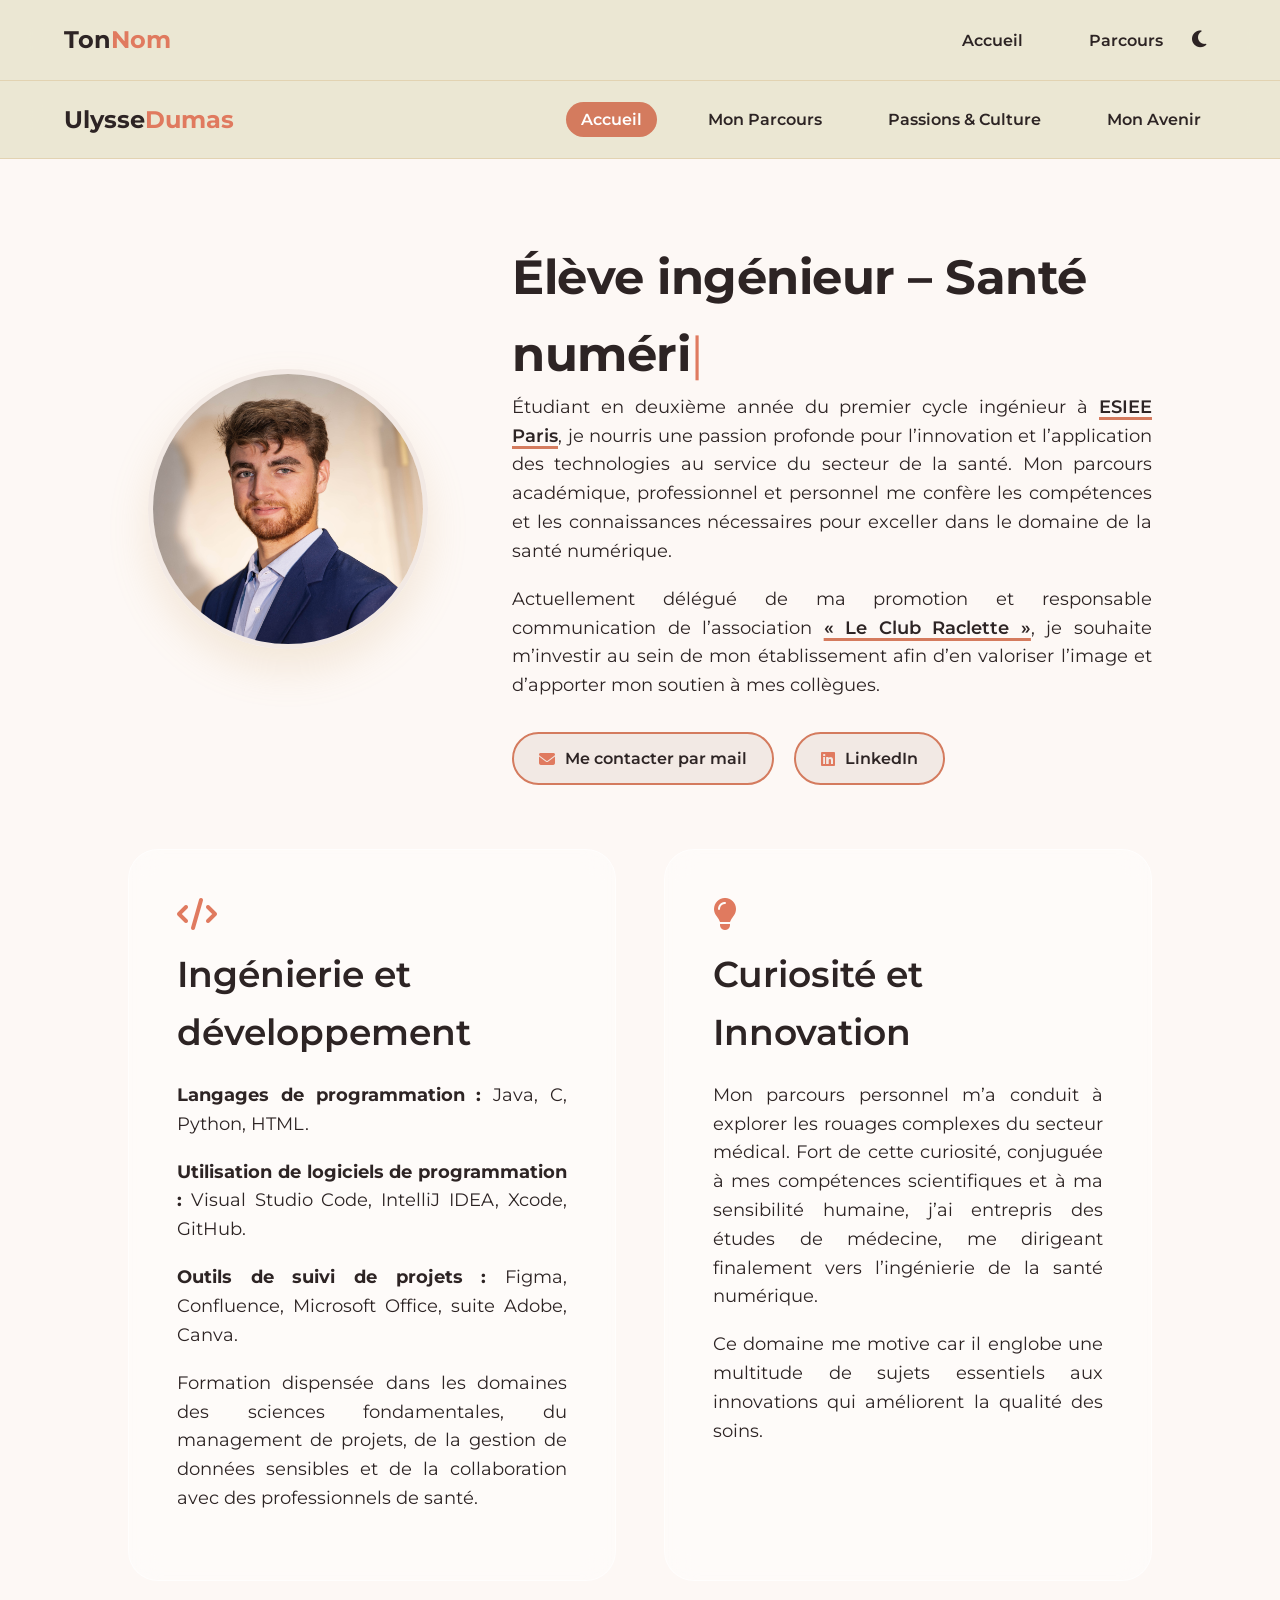
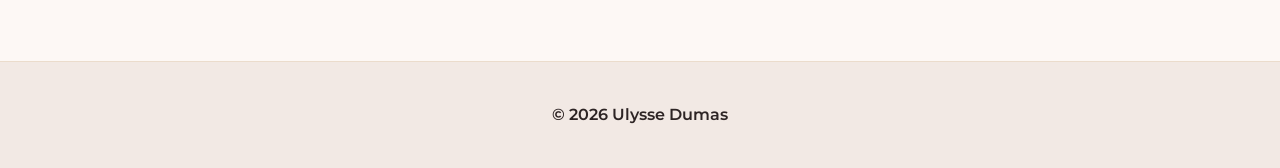
==== index.html @ 5c29df73 "modes" ====
<!DOCTYPE html>
<html lang="fr">
<head>
    <meta charset="UTF-8">
    <meta name="viewport" content="width=device-width, initial-scale=1.0">
    <title>Ulysse Dumas | Accueil</title>
    <link rel="stylesheet" href="style.css">
</head>
<body>
    <nav>
    <a href="index.html" class="logo">Ton<span>Nom</span></a>
    <div class="nav-links">
        <a href="index.html">Accueil</a>
        <a href="parcours.html">Parcours</a>
        <button id="theme-toggle" class="theme-switch">
            <i class="fas fa-moon"></i>
        </button>
    </div>
    </nav>

    <nav>
        <a href="index.html" class="logo">Ulysse<span>Dumas</span></a>
        <div class="nav-links">
            <a href="index.html" class="active">Accueil</a>
            <a href="parcours.html">Mon Parcours</a>
            <a href="passions.html">Passions & Culture</a>
            <a href="avenir.html">Mon Avenir</a>
        </div>
    </nav>

    <div class="container">
        <div style="display: flex; align-items: center; gap: 4rem; flex-wrap: wrap; margin-bottom: 4rem;">
            <div class="reveal" style="flex: 1; min-width: 280px; text-align: center;">
                <img src="images/photo_profil.jpg" alt="Ulysse Dumas" class="profile-bubble">
            </div>
            <div style="flex: 2; min-width: 320px;">
                <h1 class="typewriter" style="color: var(--text-main); margin: 0;" data-text="Élève ingénieur – Santé numérique">Élève ingénieur – Santé numérique</h1>
                <div class="reveal" style="transition-delay: 0.2s;">
                    <p>Étudiant en deuxième année du premier cycle ingénieur à <a href="https://www.esiee.fr/lecole/pourquoi-choisir-esiee-paris" target="_blank" class="text-link">ESIEE Paris</a>, je nourris une passion profonde pour l’innovation et l’application des technologies au service du secteur de la santé. Mon parcours académique, professionnel et personnel me confère les compétences et les connaissances nécessaires pour exceller dans le domaine de la santé numérique.</p>
                    <p>Actuellement délégué de ma promotion et responsable communication de l’association <a href="https://new.express.adobe.com/webpage/UIlp3deJWvHqg" target="_blank" class="text-link">« Le Club Raclette »</a>, je souhaite m’investir au sein de mon établissement afin d’en valoriser l’image et d’apporter mon soutien à mes collègues.</p>
                    <div style="display: flex; gap: 20px; flex-wrap: wrap; margin-top: 2rem;">
                        <a href="mailto:ulysse.dumas@edu.esiee.fr" class="bubble-btn"><i class="fa-solid fa-envelope"></i> Me contacter par mail</a>
                        <a href="https://www.linkedin.com/in/ulyssedumas/" target="_blank" class="bubble-btn"><i class="fa-brands fa-linkedin"></i> LinkedIn</a>
                    </div>
                </div>
            </div>
        </div>
        <div class="grid-2">
            <div class="card reveal">
                <i class="fa-solid fa-code card-icon"></i>
                <h2>Ingénierie et développement</h2>
                <p><strong>Langages de programmation :</strong> Java, C, Python, HTML.</p>
                <p><strong>Utilisation de logiciels de programmation :</strong> Visual Studio Code, IntelliJ IDEA, Xcode, GitHub.</p>
                <p><strong>Outils de suivi de projets :</strong> Figma, Confluence, Microsoft Office, suite Adobe, Canva.</p>
                <p>Formation dispensée dans les domaines des sciences fondamentales, du management de projets, de la gestion de données sensibles et de la collaboration avec des professionnels de santé.</p>
            </div>
            <div class="card reveal" style="transition-delay: 0.2s;">
                <i class="fa-solid fa-lightbulb card-icon"></i>
                <h2>Curiosité et Innovation</h2>
                <p>Mon parcours personnel m’a conduit à explorer les rouages complexes du secteur médical. Fort de cette curiosité, conjuguée à mes compétences scientifiques et à ma sensibilité humaine, j’ai entrepris des études de médecine, me dirigeant finalement vers l’ingénierie de la santé numérique.</p>
                <p>Ce domaine me motive car il englobe une multitude de sujets essentiels aux innovations qui améliorent la qualité des soins.</p>
            </div>
        </div>
    </div>

    <footer>&copy; 2026 Ulysse Dumas</footer>

    <script>
    // --- GESTION DU THÈME (CLAIR / SOMBRE) ---
    const toggleBtn = document.getElementById('theme-toggle');
    const htmlElement = document.documentElement;
    const themeIcon = toggleBtn.querySelector('i');

    // Vérifier s'il y a un thème enregistré
    const savedTheme = localStorage.getItem('theme') || 'light';
    htmlElement.setAttribute('data-theme', savedTheme);
    updateIcon(savedTheme);

    toggleBtn.addEventListener('click', () => {
        const currentTheme = htmlElement.getAttribute('data-theme');
        const newTheme = currentTheme === 'light' ? 'dark' : 'light';
        
        htmlElement.setAttribute('data-theme', newTheme);
        localStorage.setItem('theme', newTheme);
        updateIcon(newTheme);
    });

    function updateIcon(theme) {
        themeIcon.className = theme === 'light' ? 'fas fa-moon' : 'fas fa-sun';
    }

    // --- MODAL IMAGE ---
    function openModal(src) {
        const modal = document.getElementById('imageModal');
        if(modal) {
            modal.style.display = 'flex';
            document.getElementById('modalImg').src = src;
        }
    }

    // --- MACHINE À ÉCRIRE ET REVEAL ---
    const observer = new IntersectionObserver((entries) => {
        entries.forEach(entry => { 
            if (entry.isIntersecting) {
                entry.target.classList.add('show'); 
                
                if (entry.target.classList.contains('typewriter') && !entry.target.dataset.typed) {
                    entry.target.dataset.typed = "true";
                    const text = entry.target.getAttribute('data-text');
                    entry.target.innerHTML = '<span class="typed-text"></span><span class="typewriter-cursor">|</span>';
                    const textContainer = entry.target.querySelector('.typed-text');
                    
                    let i = 0;
                    function type() {
                        if (i < text.length) {
                            textContainer.innerHTML += text.charAt(i);
                            i++;
                            setTimeout(type, 40);
                        }
                    }
                    setTimeout(type, 300);
                }
            }
        });
    });

    document.querySelectorAll('.reveal, .typewriter').forEach(el => observer.observe(el));
    </script>
</body>
</html>
---- style.css ----
@import url('https://fonts.googleapis.com/css2?family=Fustat:wght@300;400;600;700&family=Montserrat:wght@300;400;600;700&display=swap');
@import url('https://cdnjs.cloudflare.com/ajax/libs/font-awesome/6.4.0/css/all.min.css');

/* Définition des thèmes */
:root {
    /* MODE CLAIR (Défaut) */
    --text-main: #2D2424;
    --bg-main: #FDF8F5;
    --accent: #D47B5E;
    --icon-color: #E07A5F;
    --hover-preview: #F2E9E4;
    --transition-speed: 0.4s;
}

[data-theme="dark"] {
    /* MODE SOMBRE */
    --text-main: #FDF8F5;
    --bg-main: #1A1615;
    --accent: #E69278;
    --icon-color: #FFB38A;
    --hover-preview: #3D3532;
}

/* On ajoute une transition douce sur le background et le texte */
body {
    background-color: var(--bg-main);
    color: var(--text-main);
    transition: background-color var(--transition-speed), color var(--transition-speed);
}

/* Le bouton switch (à mettre dans la nav) */
.theme-switch {
    background: none;
    border: none;
    color: var(--text-main);
    cursor: pointer;
    font-size: 1.2rem;
    padding: 10px;
    transition: transform 0.3s ease;
}
.theme-switch:hover { transform: scale(1.1); }

* { margin: 0; padding: 0; box-sizing: border-box; }

body {
    font-family: "Mundial Narrow Variable", -apple-system, BlinkMacSystemFont, "San Francisco", "Montserrat", "Fustat", sans-serif;
    background-color: var(--bg-main);
    color: var(--text-main);
    line-height: 1.6;
    overflow-x: hidden;
}

h1 { font-size: clamp(32px, 4vw, 48px); font-weight: 700; margin-bottom: 1.5rem; letter-spacing: -0.5px; }
h2 { font-size: clamp(24px, 3.5vw, 36px); font-weight: 600; margin-bottom: 1.2rem; }
h3 { font-size: clamp(20px, 3vw, 28px); font-weight: 600; margin-bottom: 0.8rem; }
p, li { font-size: clamp(16px, 2vw, 18px); font-weight: 400; margin-bottom: 1.2rem; text-align: justify; }
ul { margin-bottom: 1.5rem; margin-left: 20px; }
.text-secondary { font-size: clamp(12px, 1.5vw, 14px); color: #4A5070; }
.text-black { color: #000000 !important; }

/* Navigation */
nav {
    background: rgba(232, 228, 205, 0.85); 
    padding: 1.2rem 5%;
    display: flex; justify-content: space-between; align-items: center;
    position: sticky; top: 0; z-index: 1000;
    backdrop-filter: blur(20px);
    border-bottom: 1px solid rgba(204, 164, 105, 0.3); 
}

.logo { font-size: 1.5rem; font-weight: 700; color: var(--text-main); text-decoration: none; }
.logo span { color: var(--icon-color); }

.nav-links a {
    color: var(--text-main); text-decoration: none; margin-left: 2rem;
    font-weight: 600; transition: all 0.3s ease;
    padding: 8px 15px; border-radius: 20px;
}
.nav-links a:hover, .nav-links a.active { background-color: var(--accent); color: white; }

.container { padding: 5rem 10%; max-width: 1400px; margin: 0 auto; }

/* Liens textuels */
.text-link {
    color: var(--text-main); text-decoration: underline; text-decoration-color: var(--accent);
    text-decoration-thickness: 3px; text-underline-offset: 4px;
    font-weight: 600; transition: all 0.3s ease;
}
.text-link:hover { color: var(--icon-color); text-decoration-color: var(--icon-color); }

/* Bulles & Boutons */
.profile-bubble {
    width: 280px; height: 280px; border-radius: 50%; object-fit: cover;
    border: 5px solid var(--hover-preview); box-shadow: 0 20px 40px rgba(204, 164, 105, 0.2);
}
.bubble-btn {
    display: inline-flex; align-items: center; gap: 10px;
    padding: 12px 25px; background-color: var(--hover-preview);
    color: var(--text-main); text-decoration: none;
    border-radius: 50px; font-weight: 600;
    transition: all 0.3s ease; border: 2px solid var(--accent);
}
.bubble-btn:hover { transform: scale(1.05); background-color: var(--accent); color: white; }
.bubble-btn i { color: var(--icon-color); }
.bubble-btn:hover i { color: white; }

/* Cartes transparentes */
.grid-2 { display: grid; grid-template-columns: repeat(auto-fit, minmax(350px, 1fr)); gap: 3rem; }
.card {
    background: rgba(255, 255, 255, 0.4); backdrop-filter: blur(15px);
    padding: 3rem; border-radius: 30px; border: 1px solid rgba(255,255,255,0.6);
    transition: all 0.4s ease;
}
.card:hover { transform: translateY(-10px); box-shadow: 0 20px 40px rgba(204, 164, 105, 0.15); }
.card-icon { font-size: 2rem; color: var(--icon-color); margin-bottom: 1rem; }

/* Grille Photos */
.photo-grid-2col { display: grid; grid-template-columns: 1fr 1fr; gap: 20px; margin-top: 2rem; }
.photo-grid-2col img {
    width: 100%; height: 250px; object-fit: cover; border-radius: 20px; 
    cursor: pointer; transition: 0.4s;
}
.photo-grid-2col img:hover { transform: scale(1.05); box-shadow: 0 10px 20px rgba(204, 164, 105, 0.3); }

/* Animations Scroll */
.reveal { opacity: 0; filter: blur(15px); transform: translateY(40px); transition: all 1s ease; }
.reveal.show { opacity: 1; filter: blur(0); transform: translateY(0); }

/* --- LE NOUVEAU TYPEWRITER (Machine à écrire infaillible) --- */
.typewriter {
    margin: 0 auto;
    /* On enlève width: fit-content et border-right qui posaient problème sur plusieurs lignes */
    white-space: pre-wrap; 
}

/* Le nouveau curseur intégré au texte */
.typewriter-cursor {
    color: var(--icon-color);
    font-weight: 400; /* Ajuste si tu veux une barre plus ou moins épaisse */
    animation: blink 0.8s step-end infinite;
    display: inline-block;
    vertical-align: bottom;
}

@keyframes blink {
    from, to { opacity: 1; }
    50% { opacity: 0; }
}

/* Frise chronologique */
.timeline { position: relative; max-width: 1000px; margin: 4rem auto; padding: 2rem 0; }
.timeline::after {
    content: ''; position: absolute; width: 4px; background-color: var(--accent);
    top: 0; bottom: 0; left: 50px; border-radius: 2px;
}
.timeline-item {
    padding: 10px 40px 60px 100px; /* Espace augmenté entre les bulles */
    position: relative; width: 100%; margin-bottom: 3rem;
}
.timeline-item::after {
    content: ''; position: absolute; width: 20px; height: 20px; right: auto; left: 42px; top: 15px;
    background-color: var(--bg-main); border: 4px solid var(--icon-color);
    border-radius: 50%; z-index: 1; transition: 0.3s;
}
.timeline-item:hover::after { background-color: var(--icon-color); transform: scale(1.3); box-shadow: 0 0 15px var(--icon-color); }

/* Modal Image */
#imageModal {
    display: none; position: fixed; z-index: 2000; top: 0; left: 0; width: 100%; height: 100%; 
    background: rgba(22, 27, 51, 0.85); backdrop-filter: blur(10px);
    justify-content: center; align-items: center; cursor: pointer;
}
#modalImg { max-width: 90%; max-height: 90%; border-radius: 20px; }
.close-modal { position: absolute; top: 30px; left: 40px; color: #FFFFFF; font-size: 50px; }

/* Footer */
footer {
    text-align: center; padding: 2.5rem; background-color: var(--hover-preview);
    color: var(--text-main); font-weight: 600; border-top: 1px solid rgba(204, 164, 105, 0.2);
}

/* Mode Mobile */
@media (max-width: 768px) {
    .container { padding: 3rem 5%; }
    .nav-links { display: none; }
    .typewriter::after { display: none; } /* Désactivé sur mobile pour éviter les bugs d'affichage */
    .photo-grid-2col { grid-template-columns: 1fr; }
    .timeline::after { left: 20px; }
    .timeline-item { padding: 10px 20px 40px 50px; margin-bottom: 2rem;}
    .timeline-item::after { left: 12px; }
}
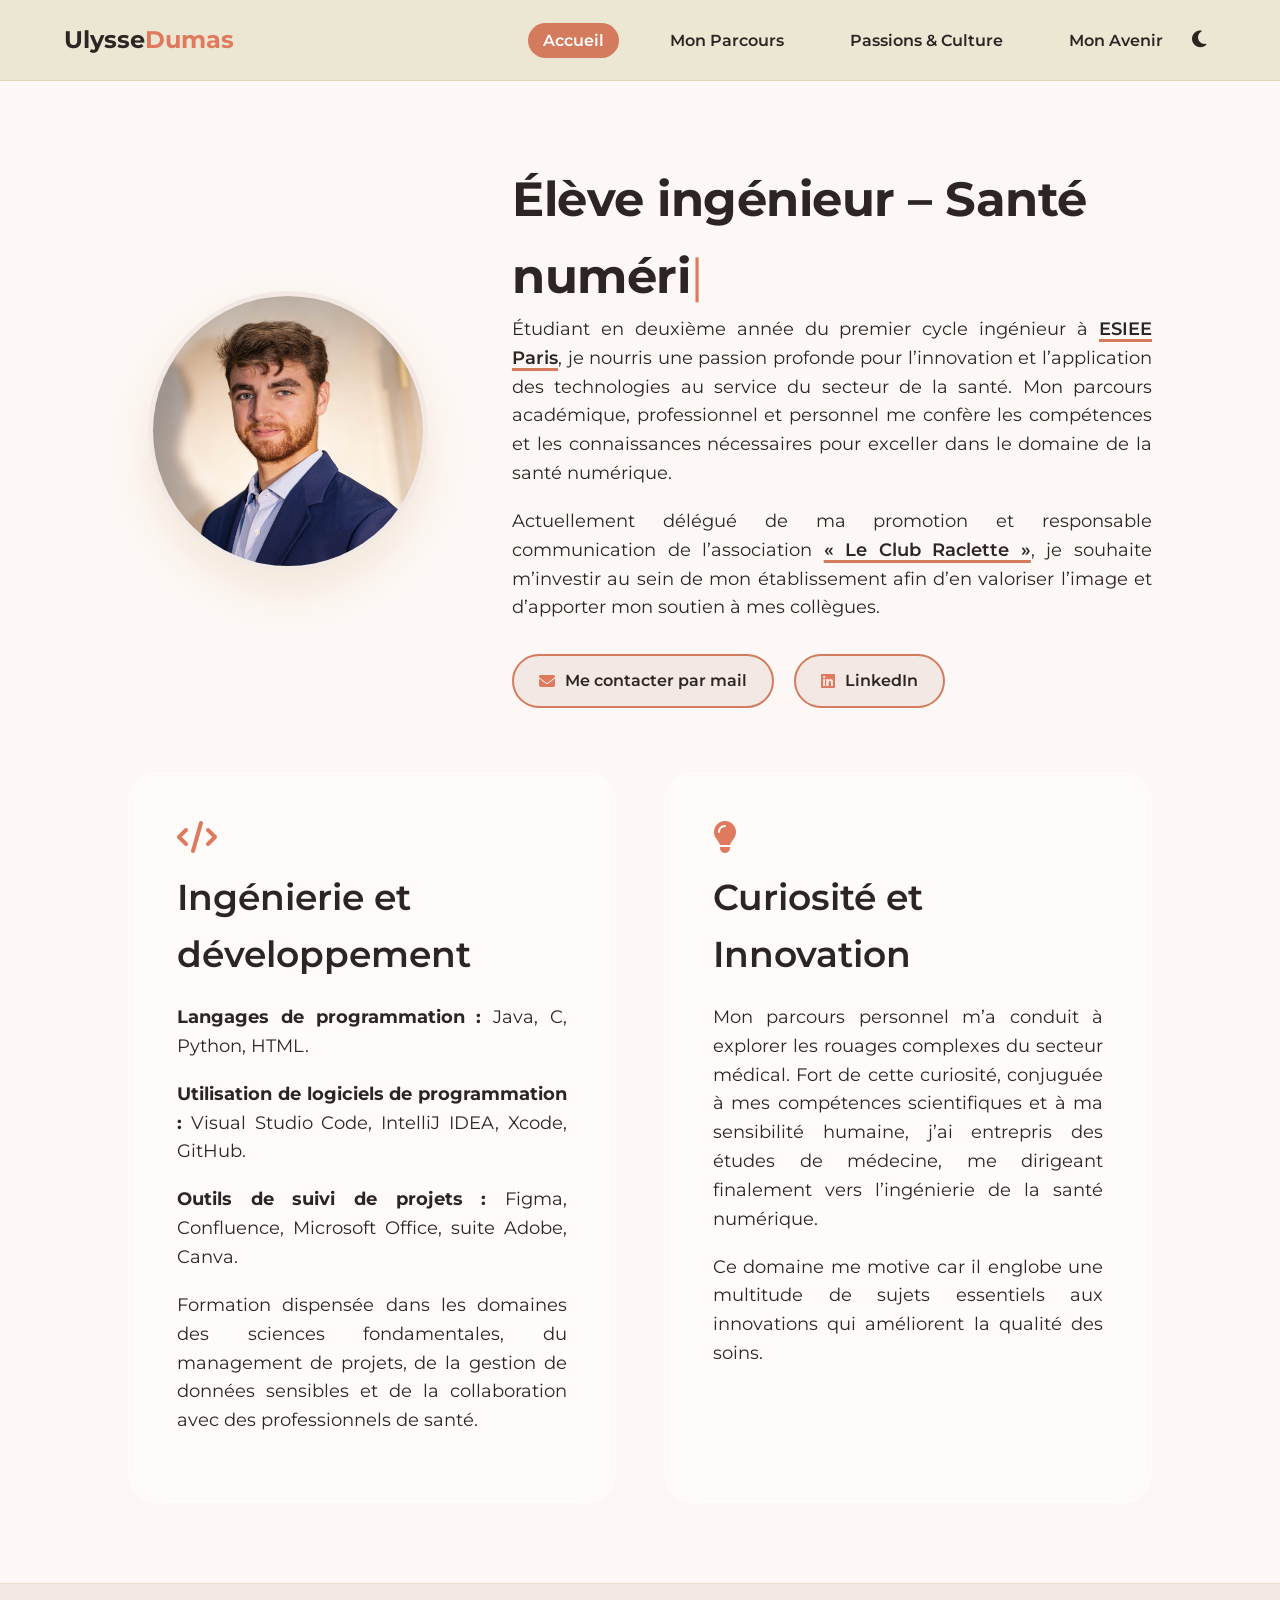
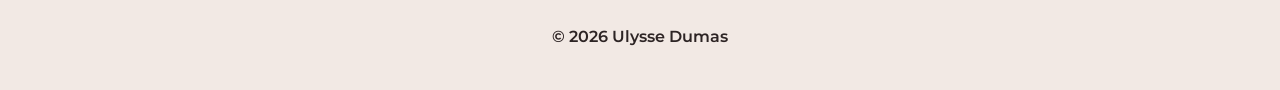
==== commit f107e60b: "duplic" ====
--- a/index.html
+++ b/index.html
@@ -8,24 +8,18 @@
 </head>
 <body>
     <nav>
-    <a href="index.html" class="logo">Ton<span>Nom</span></a>
+    <a href="index.html" class="logo">Ulysse<span>Dumas</span></a>
+    
     <div class="nav-links">
-        <a href="index.html">Accueil</a>
-        <a href="parcours.html">Parcours</a>
+        <a href="index.html" class="active">Accueil</a>
+        <a href="parcours.html">Mon Parcours</a>
+        <a href="passions.html">Passions & Culture</a>
+        <a href="avenir.html">Mon Avenir</a>
+        
         <button id="theme-toggle" class="theme-switch">
             <i class="fas fa-moon"></i>
         </button>
     </div>
-    </nav>
-
-    <nav>
-        <a href="index.html" class="logo">Ulysse<span>Dumas</span></a>
-        <div class="nav-links">
-            <a href="index.html" class="active">Accueil</a>
-            <a href="parcours.html">Mon Parcours</a>
-            <a href="passions.html">Passions & Culture</a>
-            <a href="avenir.html">Mon Avenir</a>
-        </div>
     </nav>
 
     <div class="container">
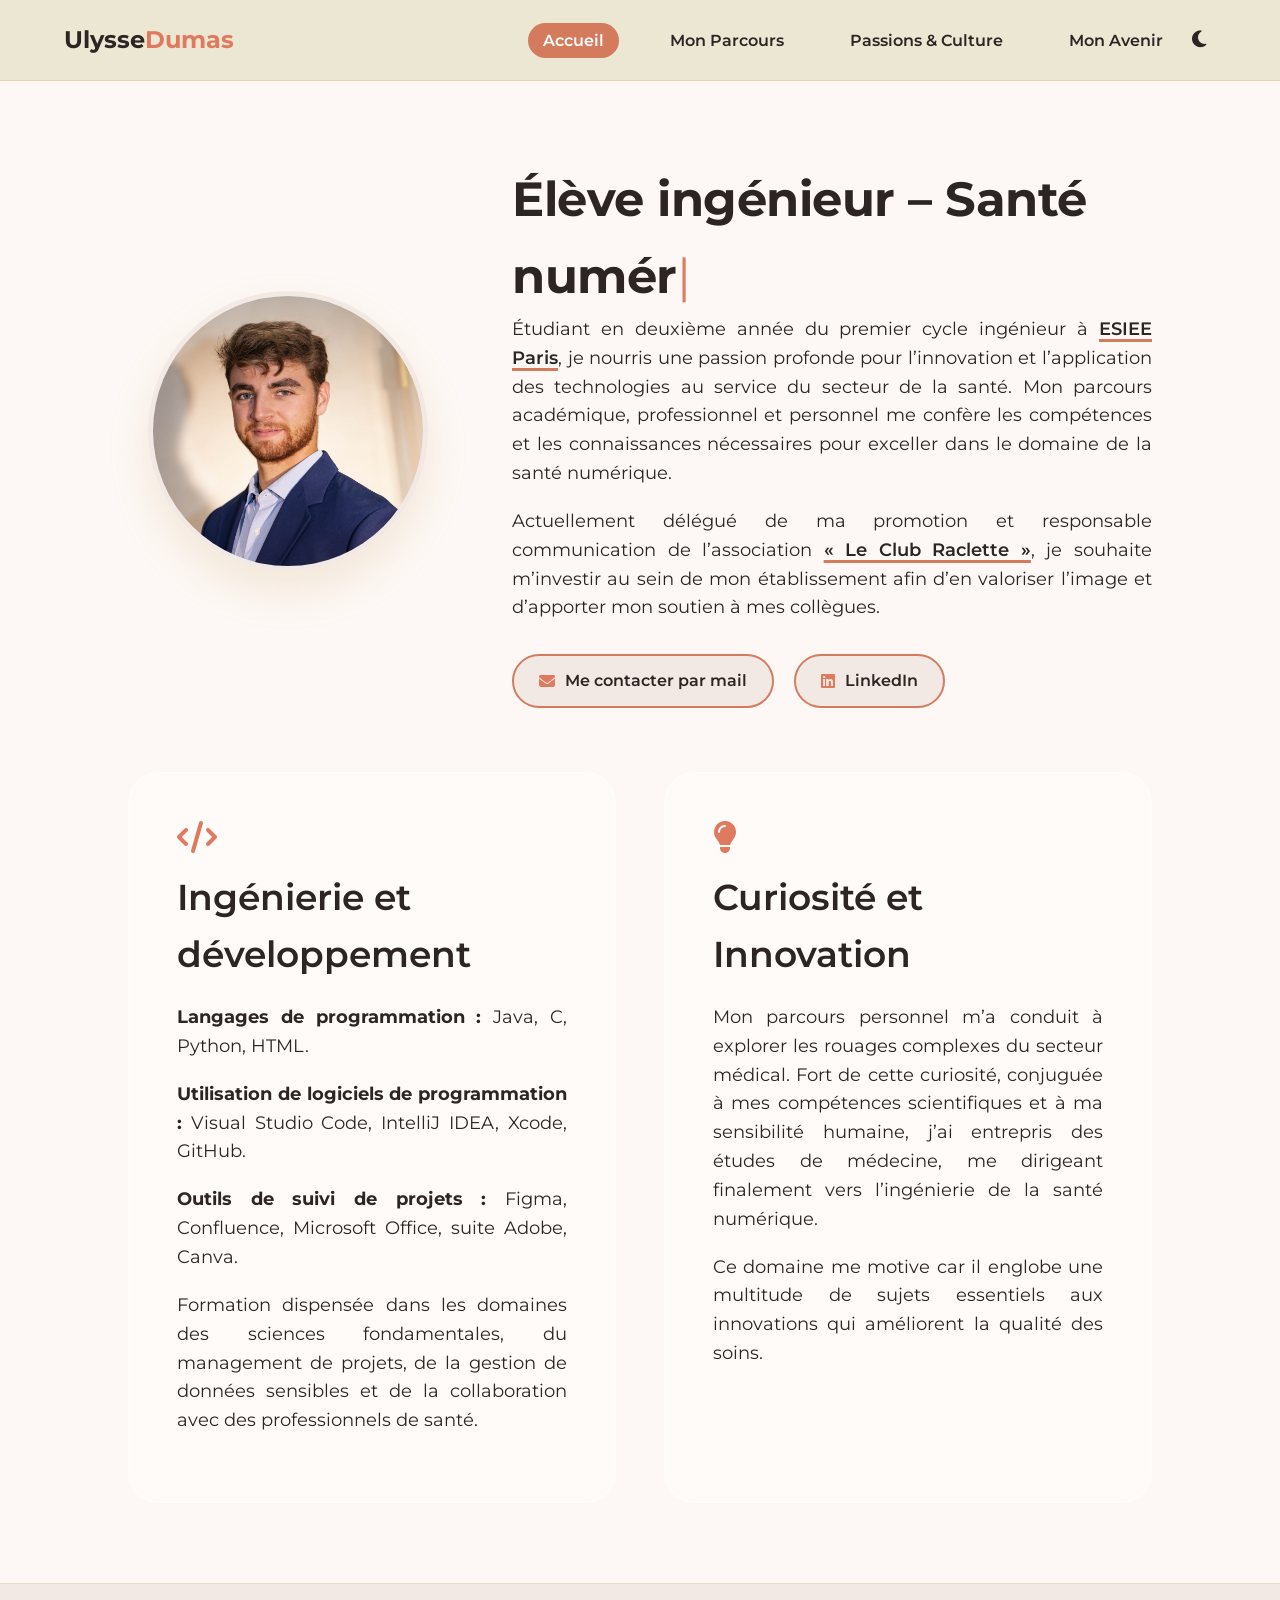
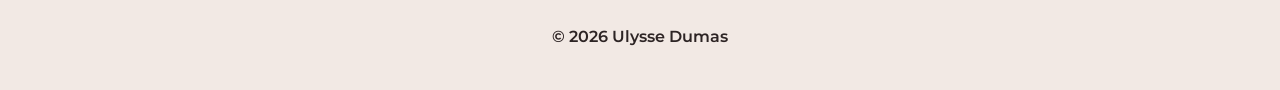
==== commit 069bde7f: "adatp" ====
--- a/index.html
+++ b/index.html
@@ -11,14 +11,11 @@
     <a href="index.html" class="logo">Ulysse<span>Dumas</span></a>
     
     <div class="nav-links">
-        <a href="index.html" class="active">Accueil</a>
-        <a href="parcours.html">Mon Parcours</a>
-        <a href="passions.html">Passions & Culture</a>
-        <a href="avenir.html">Mon Avenir</a>
-        
-        <button id="theme-toggle" class="theme-switch">
-            <i class="fas fa-moon"></i>
-        </button>
+    <a href="index.html" class="active">Accueil</a>
+    <a href="parcours.html">Mon Parcours</a>
+    <a href="passions.html">Passions & Culture</a>
+    <a href="avenir.html">Mon Avenir</a>
+    <button id="theme-toggle" class="theme-switch"><i class="fas fa-moon"></i></button>
     </div>
     </nav>
 
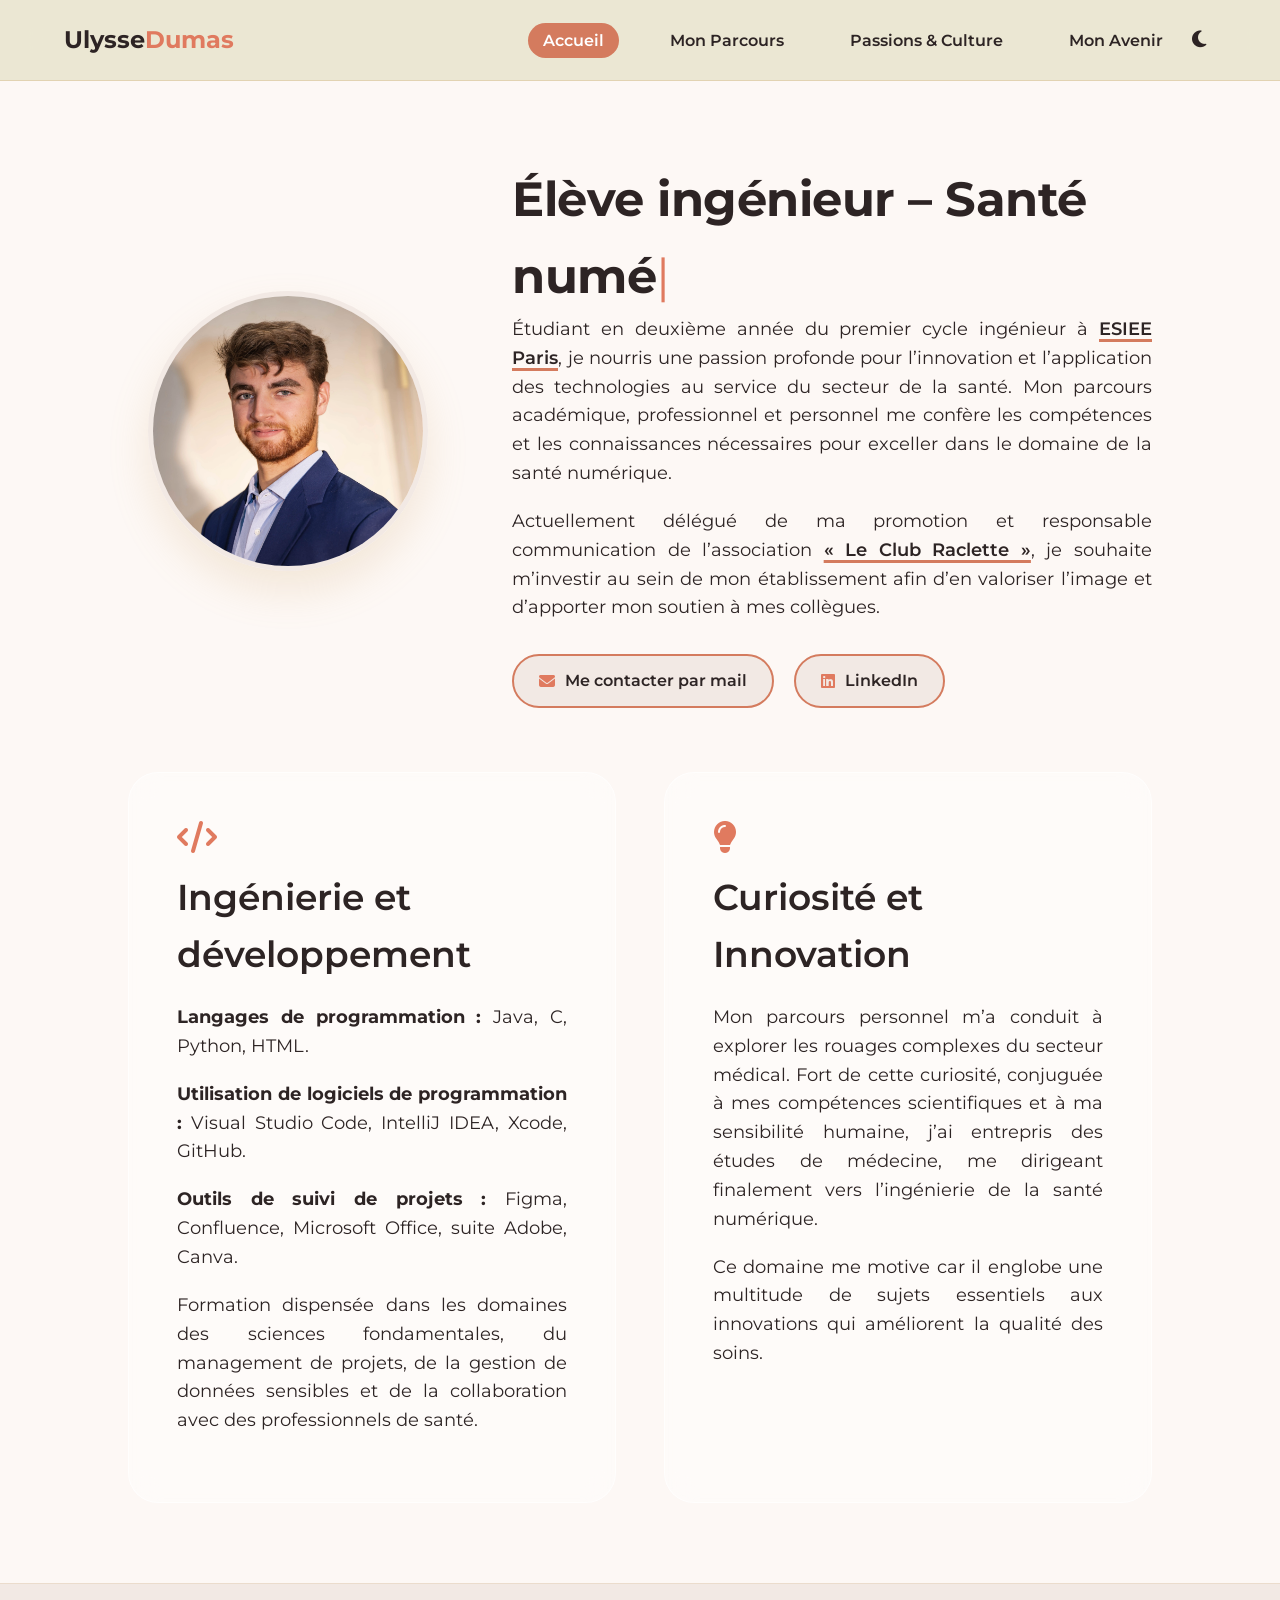
==== commit 37589128: "changement chargement images" ====
--- a/index.html
+++ b/index.html
@@ -22,7 +22,7 @@
     <div class="container">
         <div style="display: flex; align-items: center; gap: 4rem; flex-wrap: wrap; margin-bottom: 4rem;">
             <div class="reveal" style="flex: 1; min-width: 280px; text-align: center;">
-                <img src="images/photo_profil.jpg" alt="Ulysse Dumas" class="profile-bubble">
+                <img src="images/photo_profil.webp" alt="Ulysse Dumas" class="profile-bubble">
             </div>
             <div style="flex: 2; min-width: 320px;">
                 <h1 class="typewriter" style="color: var(--text-main); margin: 0;" data-text="Élève ingénieur – Santé numérique">Élève ingénieur – Santé numérique</h1>
--- a/style.css
+++ b/style.css
@@ -179,11 +179,48 @@
     color: var(--text-main); font-weight: 600; border-top: 1px solid rgba(204, 164, 105, 0.2);
 }
 
-/* Mode Mobile */
+/* Mode Mobile (Smartphones) */
 @media (max-width: 768px) {
     .container { padding: 3rem 5%; }
-    .nav-links { display: none; }
-    .typewriter::after { display: none; } /* Désactivé sur mobile pour éviter les bugs d'affichage */
+    
+    /* --- CORRECTION DU MENU MOBILE --- */
+    nav { 
+        position: relative; /* <-- AJOUT IMPORTANT : Sert de point d'ancrage au bouton */
+        flex-wrap: wrap; 
+        padding: 15px 5%;
+    }
+    
+    /* On place le bouton lune/soleil en haut à droite */
+    .theme-switch {
+        position: absolute;
+        top: 10px;
+        right: 5%;
+        z-index: 50; /* S'assure que le bouton passe au-dessus de tout le reste */
+        margin: 0; /* Retire les marges potentielles */
+    }
+    
+    /* On affiche les liens et on permet le défilement horizontal au doigt */
+    .nav-links { 
+        display: flex; 
+        width: 100%; 
+        overflow-x: auto; 
+        margin-top: 15px;
+        padding-bottom: 5px;
+        -webkit-overflow-scrolling: touch; 
+        scrollbar-width: none; 
+    }
+    .nav-links::-webkit-scrollbar { display: none; }
+    
+    .nav-links a { 
+        margin-left: 0; 
+        margin-right: 10px; 
+        font-size: 14px; 
+        white-space: nowrap; 
+    }
+
+    /* --- RESTE DES ADAPTATIONS MOBILES --- */
+    .typewriter { white-space: normal; animation: none; border-right: none; width: auto !important; }
+    .typewriter-cursor { display: none; } /* On cache le curseur sur mobile pour éviter les bugs visuels */
     .photo-grid-2col { grid-template-columns: 1fr; }
     .timeline::after { left: 20px; }
     .timeline-item { padding: 10px 20px 40px 50px; margin-bottom: 2rem;}
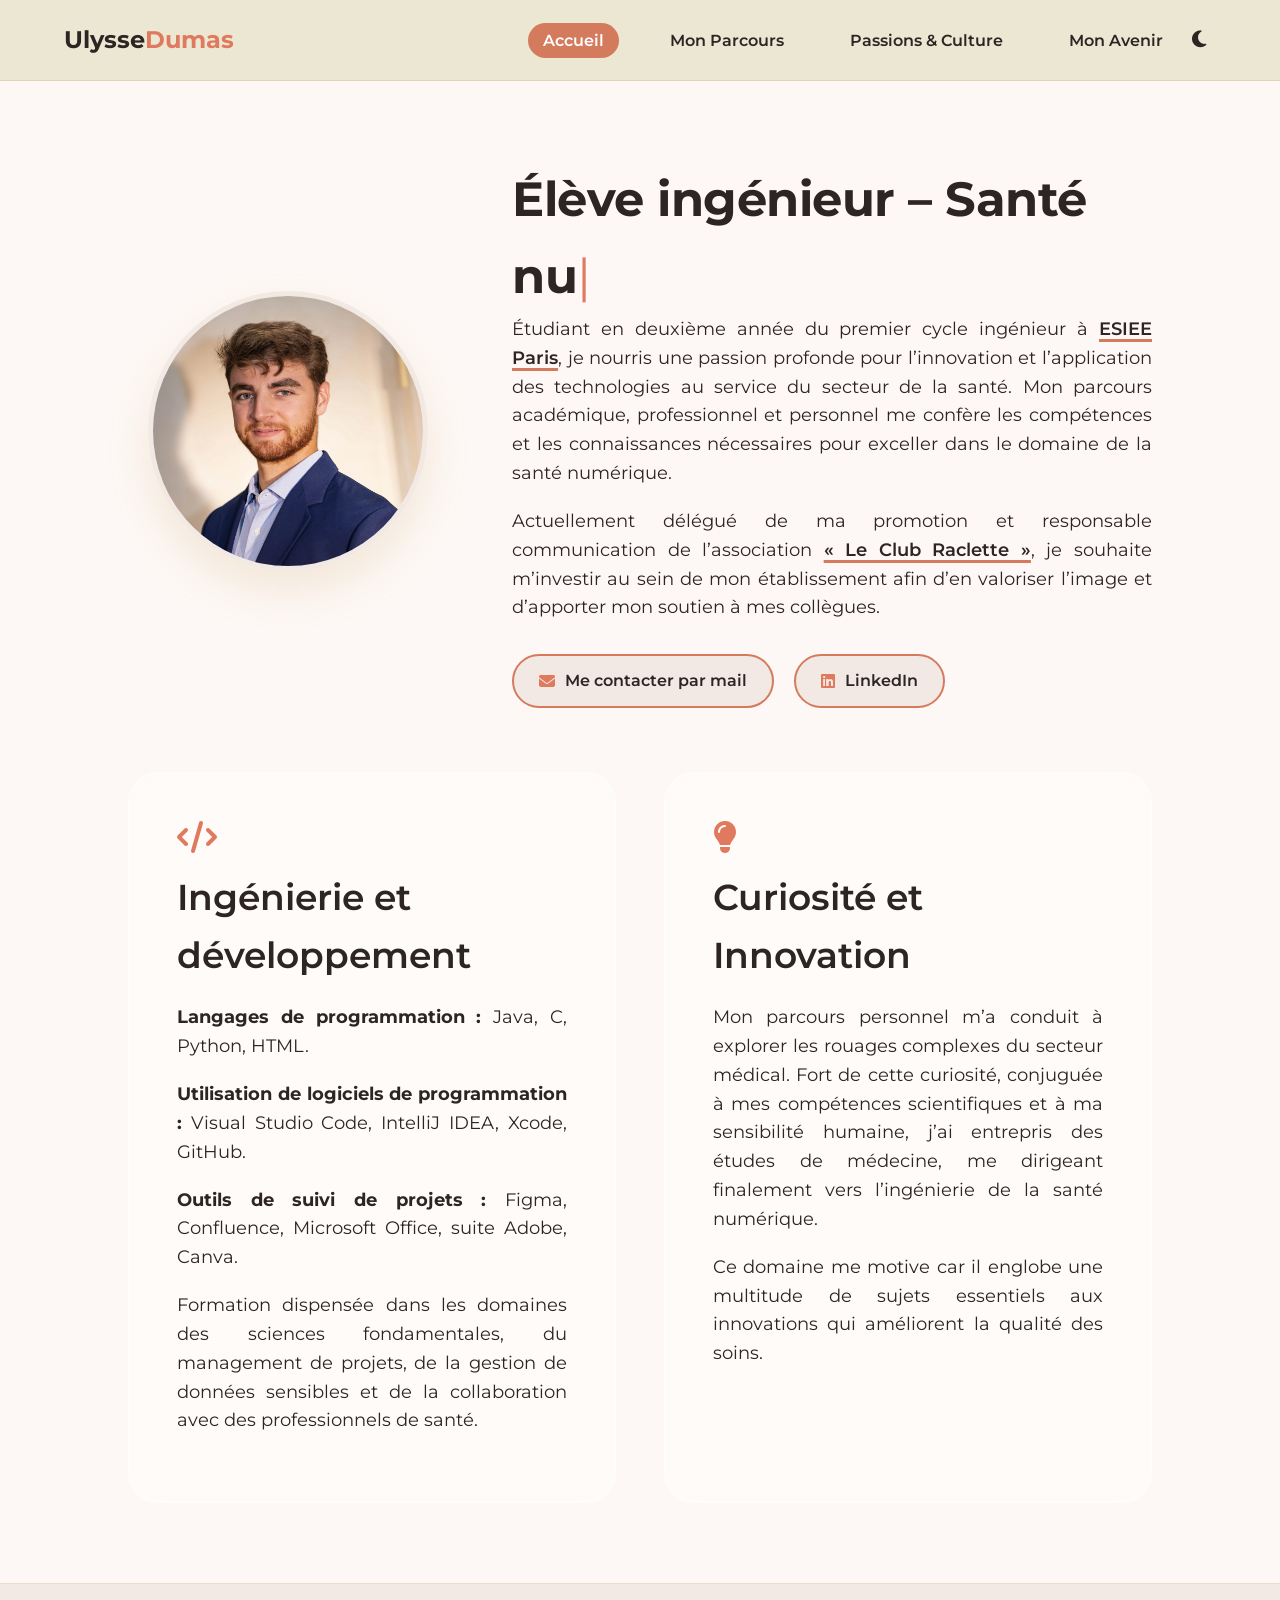
==== commit 9e46e5c4: "liens" ====
--- a/index.html
+++ b/index.html
@@ -5,6 +5,7 @@
     <meta name="viewport" content="width=device-width, initial-scale=1.0">
     <title>Ulysse Dumas | Accueil</title>
     <link rel="stylesheet" href="style.css">
+    <link rel="stylesheet" href="https://cdnjs.cloudflare.com/ajax/libs/font-awesome/6.4.0/css/all.min.css">
 </head>
 <body>
     <nav>
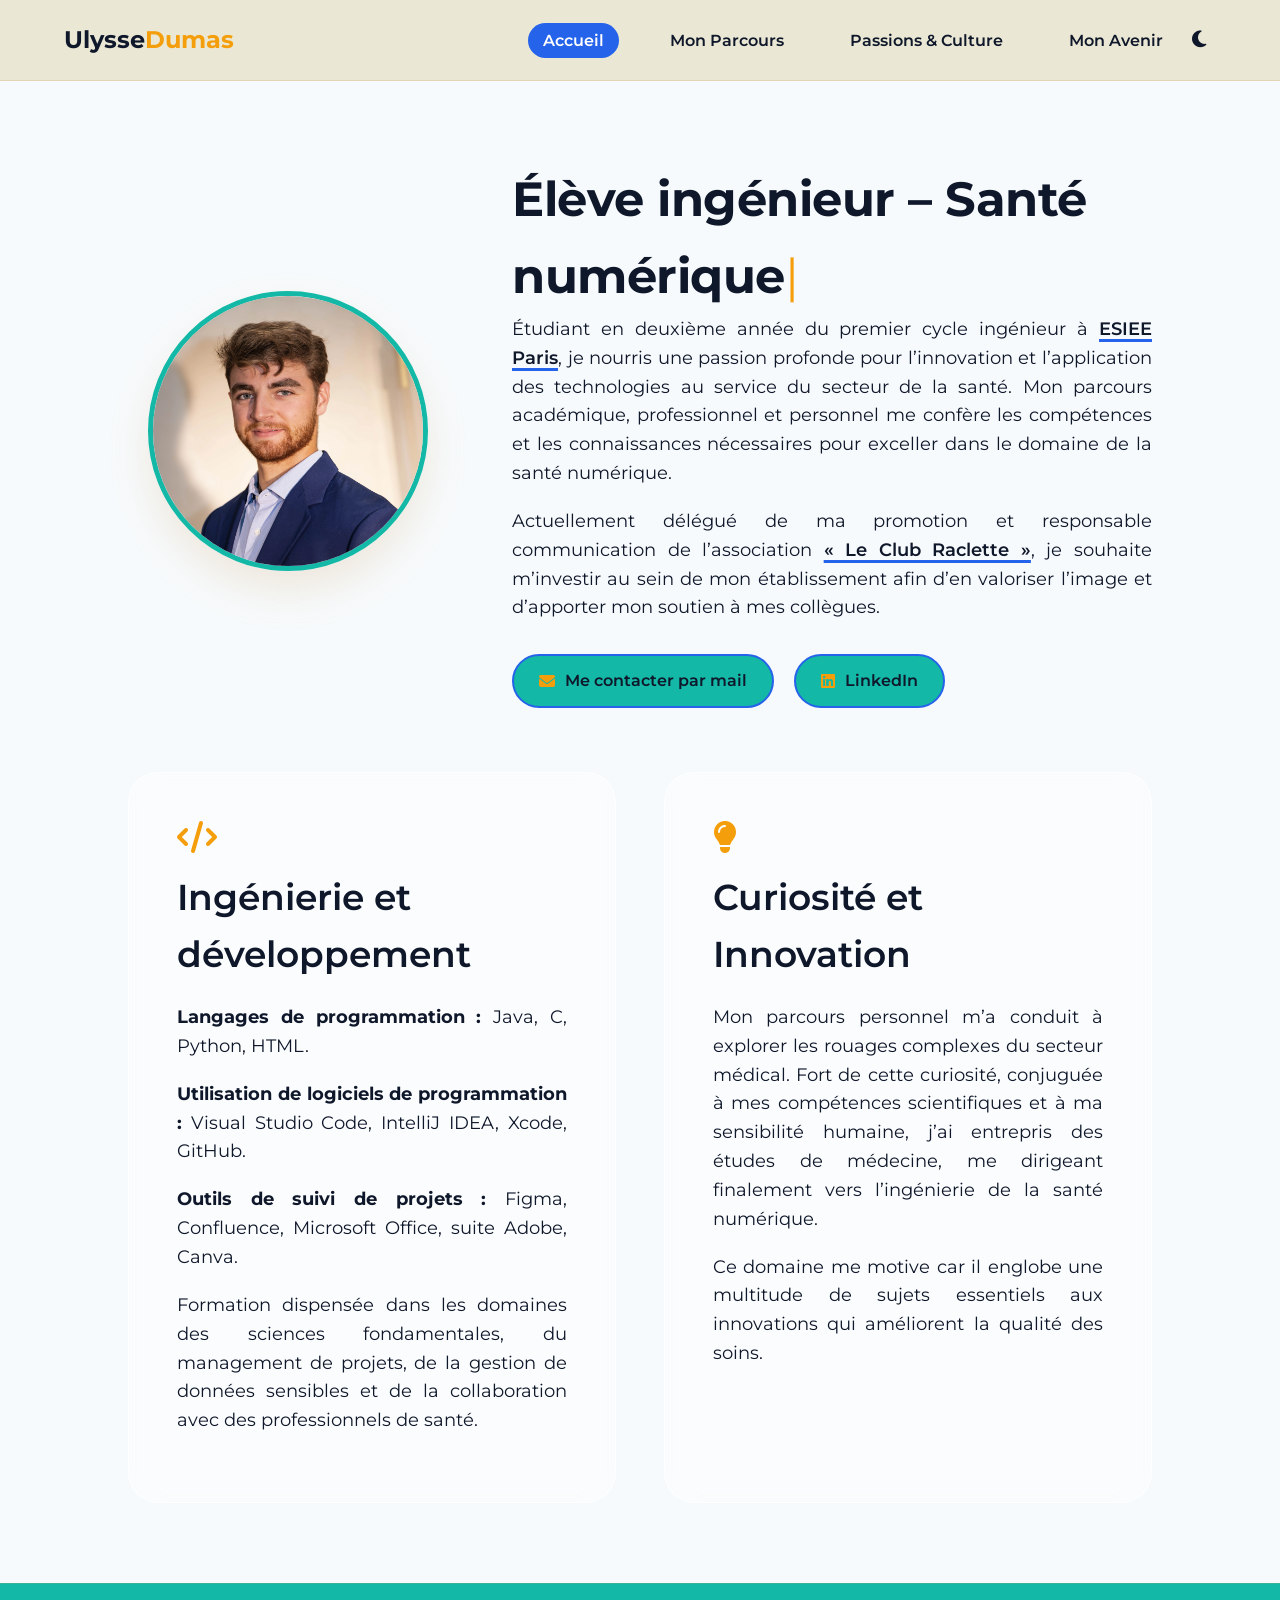
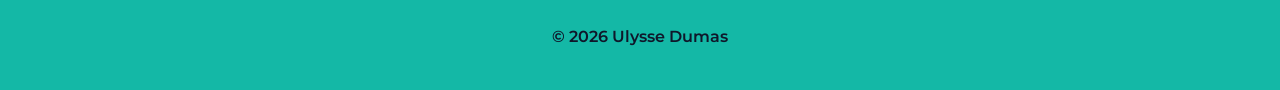
==== commit af21e24d: "commit 1234567890abcdef1234567890abcdef12345678" ====
--- a/index.html
+++ b/index.html
@@ -9,15 +9,15 @@
 </head>
 <body>
     <nav>
-    <a href="index.html" class="logo">Ulysse<span>Dumas</span></a>
+        <a href="index.html" class="logo">Ulysse<span>Dumas</span></a>
     
-    <div class="nav-links">
-    <a href="index.html" class="active">Accueil</a>
-    <a href="parcours.html">Mon Parcours</a>
-    <a href="passions.html">Passions & Culture</a>
-    <a href="avenir.html">Mon Avenir</a>
-    <button id="theme-toggle" class="theme-switch"><i class="fas fa-moon"></i></button>
-    </div>
+        <div class="nav-links">
+            <a href="index.html" class="active">Accueil</a>
+            <a href="parcours.html">Mon Parcours</a>
+            <a href="passions.html">Passions & Culture</a>
+            <a href="avenir.html">Mon Avenir</a>
+            <button id="theme-toggle" class="theme-switch"><i class="fas fa-moon"></i></button>
+        </div>
     </nav>
 
     <div class="container">
--- a/style.css
+++ b/style.css
@@ -4,24 +4,25 @@
 /* Définition des thèmes */
 :root {
     /* MODE CLAIR (Défaut) */
-    --text-main: #2D2424;
-    --bg-main: #FDF8F5;
-    --accent: #D47B5E;
-    --icon-color: #E07A5F;
-    --hover-preview: #F2E9E4;
-    --transition-speed: 0.4s;
+    --bg-main: #F7FAFC;       /* Gris très léger, reposant */
+    --text-main: #0F172A;     /* Bleu très foncé, lisible */
+    --accent: #2563EB;        /* Bleu médical moderne (branding/bordures) */
+    --icon-color: #F59E0B;    /* Orange ambré (icônes/punch) */
+    --hover-preview: #14B8A6; /* Turquoise (survol, menus, liens actifs) */
+    
+    --transition-speed: 0.4s; /* Vitesse de transition fluide */
 }
 
 [data-theme="dark"] {
     /* MODE SOMBRE */
-    --text-main: #FDF8F5;
-    --bg-main: #1A1615;
-    --accent: #E69278;
-    --icon-color: #FFB38A;
-    --hover-preview: #3D3532;
-}
-
-/* On ajoute une transition douce sur le background et le texte */
+    --bg-main: #0F172A;       /* Bleu nuit, moins agressif que noir pur */
+    --text-main: #E2E8F0;     /* Gris clair doux pour les yeux */
+    --accent: #60A5FA;        /* Bleu plus lumineux */
+    --icon-color: #FBBF24;    /* Jaune/Orange lumineux */
+    --hover-preview: #2DD4BF; /* Turquoise clair */
+}
+
+/* Application des couleurs globales avec transition douce */
 body {
     background-color: var(--bg-main);
     color: var(--text-main);
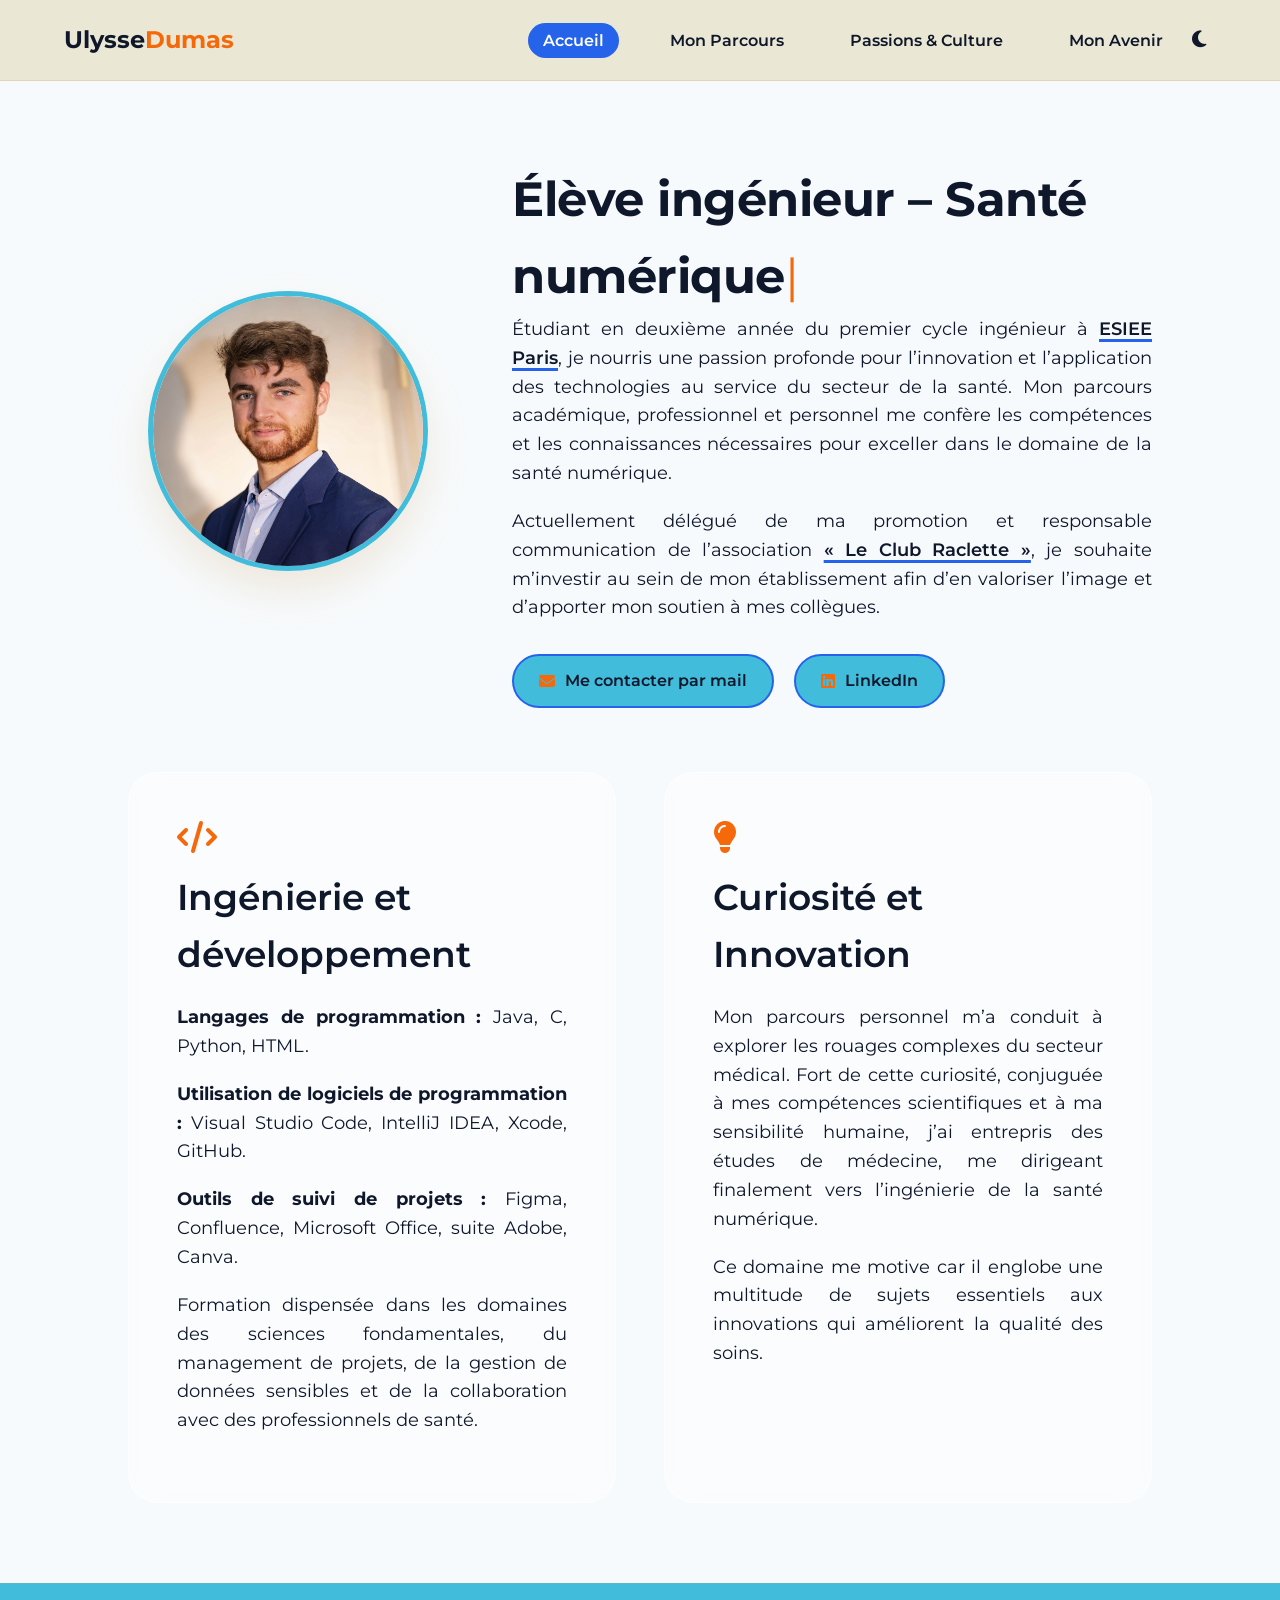
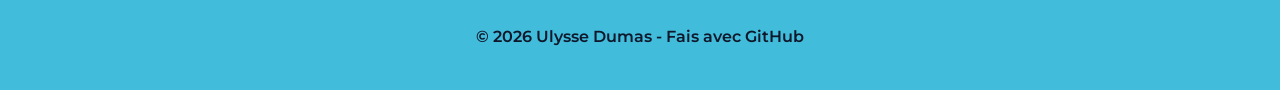
==== commit 80dd5c0d: "final" ====
--- a/index.html
+++ b/index.html
@@ -55,7 +55,7 @@
         </div>
     </div>
 
-    <footer>&copy; 2026 Ulysse Dumas</footer>
+    <footer>&copy; 2026 Ulysse Dumas - Fais avec GitHub</footer>
 
     <script>
     // --- GESTION DU THÈME (CLAIR / SOMBRE) ---
--- a/style.css
+++ b/style.css
@@ -7,8 +7,8 @@
     --bg-main: #F7FAFC;       /* Gris très léger, reposant */
     --text-main: #0F172A;     /* Bleu très foncé, lisible */
     --accent: #2563EB;        /* Bleu médical moderne (branding/bordures) */
-    --icon-color: #F59E0B;    /* Orange ambré (icônes/punch) */
-    --hover-preview: #14B8A6; /* Turquoise (survol, menus, liens actifs) */
+    --icon-color: #f5690b;    /* Orange ambré (icônes/punch) */
+    --hover-preview: #41bcdb; /* Turquoise (survol, menus, liens actifs) */
     
     --transition-speed: 0.4s; /* Vitesse de transition fluide */
 }
@@ -17,9 +17,9 @@
     /* MODE SOMBRE */
     --bg-main: #0F172A;       /* Bleu nuit, moins agressif que noir pur */
     --text-main: #E2E8F0;     /* Gris clair doux pour les yeux */
-    --accent: #60A5FA;        /* Bleu plus lumineux */
-    --icon-color: #FBBF24;    /* Jaune/Orange lumineux */
-    --hover-preview: #2DD4BF; /* Turquoise clair */
+    --accent: #2563EB;        /* Bleu plus lumineux */
+    --icon-color: #f5690b;    /* Jaune/Orange lumineux */
+    --hover-preview: #1497b8; /* Turquoise clair */
 }
 
 /* Application des couleurs globales avec transition douce */
@@ -193,11 +193,33 @@
     
     /* On place le bouton lune/soleil en haut à droite */
     .theme-switch {
-        position: absolute;
-        top: 10px;
+        position: fixed; 
+        top: 15px;
         right: 5%;
-        z-index: 50; /* S'assure que le bouton passe au-dessus de tout le reste */
-        margin: 0; /* Retire les marges potentielles */
+        z-index: 9999; 
+        
+        /* On lui donne un fond et on annule les bugs de Safari mobile */
+        background-color: var(--bg-main) !important; 
+        -webkit-appearance: none; /* Empêche l'iPhone de cacher le bouton */
+        
+        width: 45px; /* Un peu plus grand pour les gros doigts */
+        height: 45px;
+        border-radius: 50%;
+        display: flex;
+        align-items: center;
+        justify-content: center;
+        box-shadow: 0 4px 10px rgba(0,0,0,0.2);
+        border: 2px solid var(--accent);
+        
+        /* On force la couleur du texte/icône au cas où */
+        color: var(--icon-color) !important; 
+    }
+
+    /* On s'assure que la lune/soleil est bien de la bonne couleur et taille */
+    .theme-switch i {
+        font-size: 20px;
+        color: var(--icon-color) !important; 
+        display: block; /* S'assure que l'icône occupe son espace */
     }
     
     /* On affiche les liens et on permet le défilement horizontal au doigt */
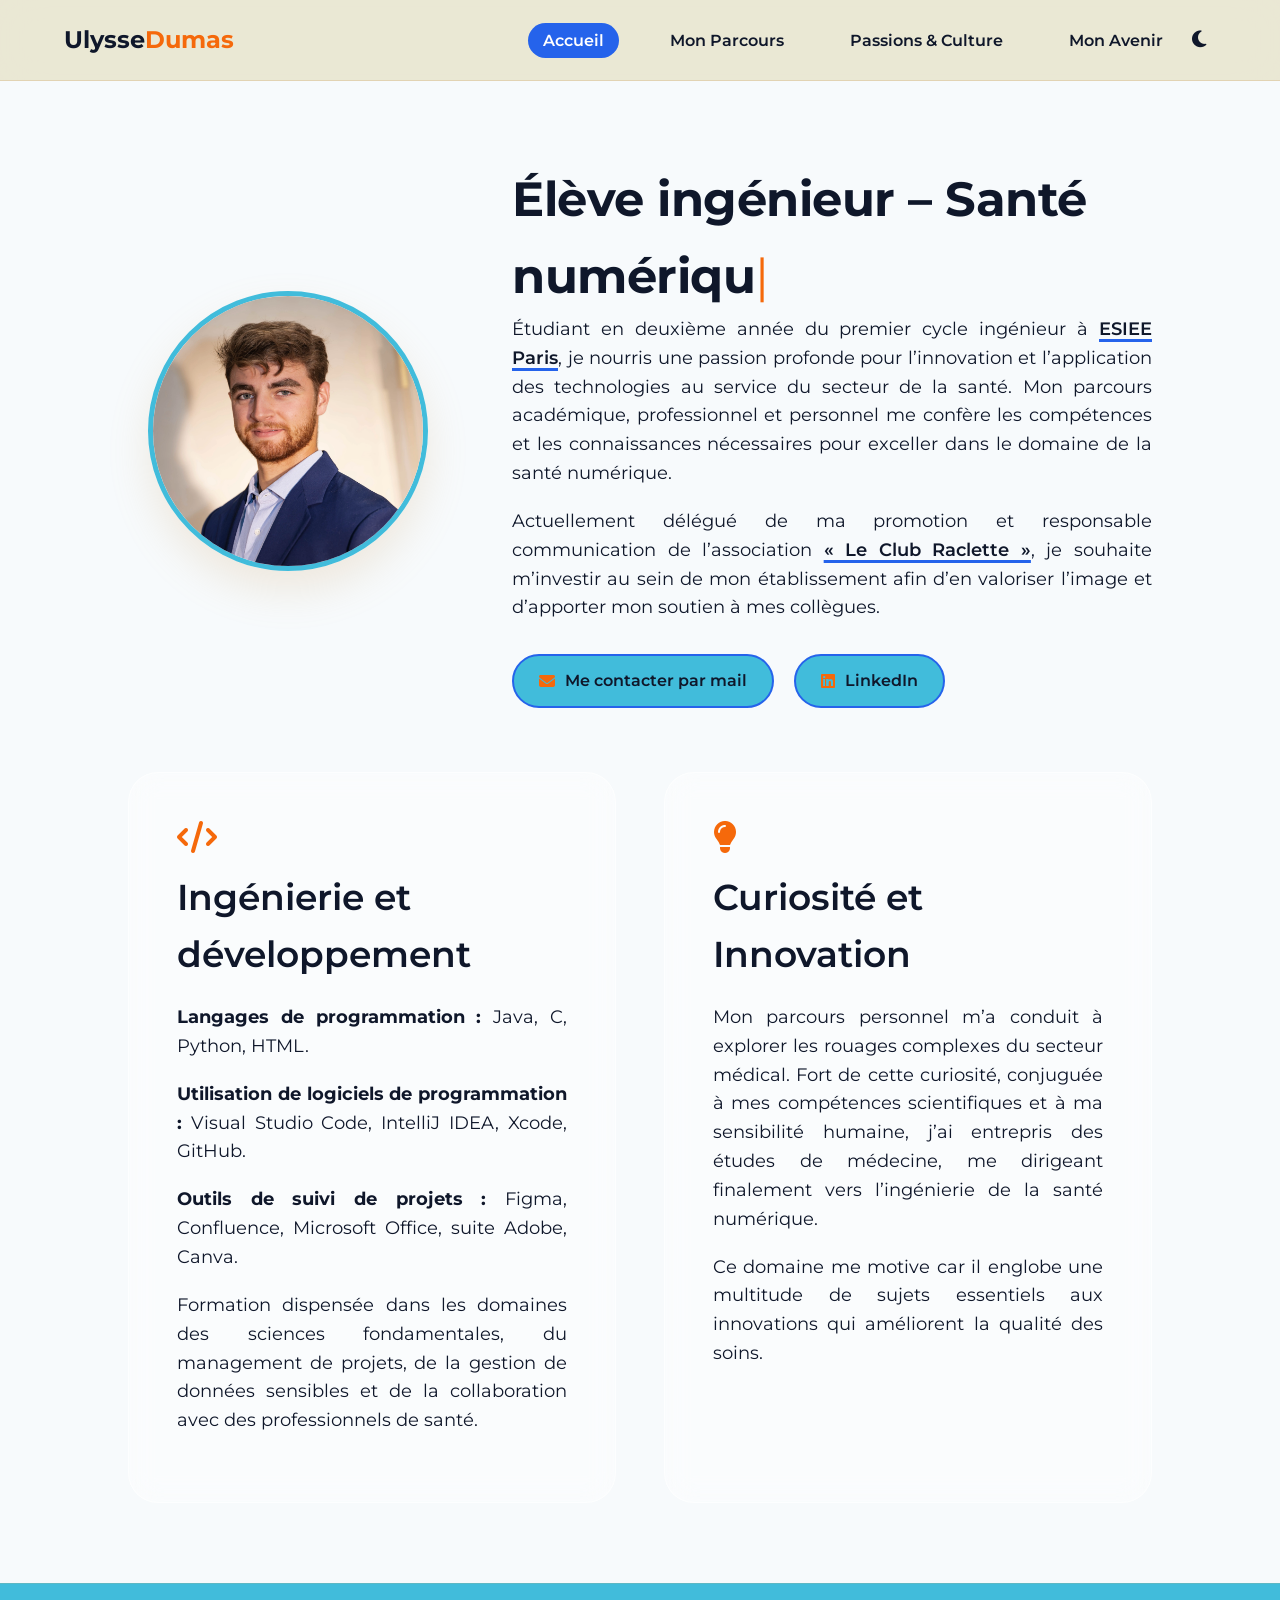
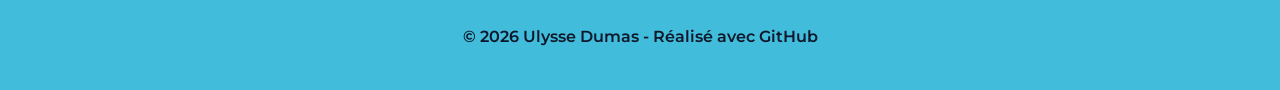
==== commit cfa64b7f: "finall" ====
--- a/index.html
+++ b/index.html
@@ -55,7 +55,7 @@
         </div>
     </div>
 
-    <footer>&copy; 2026 Ulysse Dumas - Fais avec GitHub</footer>
+    <footer>&copy; 2026 Ulysse Dumas - Réalisé avec GitHub</footer>
 
     <script>
     // --- GESTION DU THÈME (CLAIR / SOMBRE) ---
